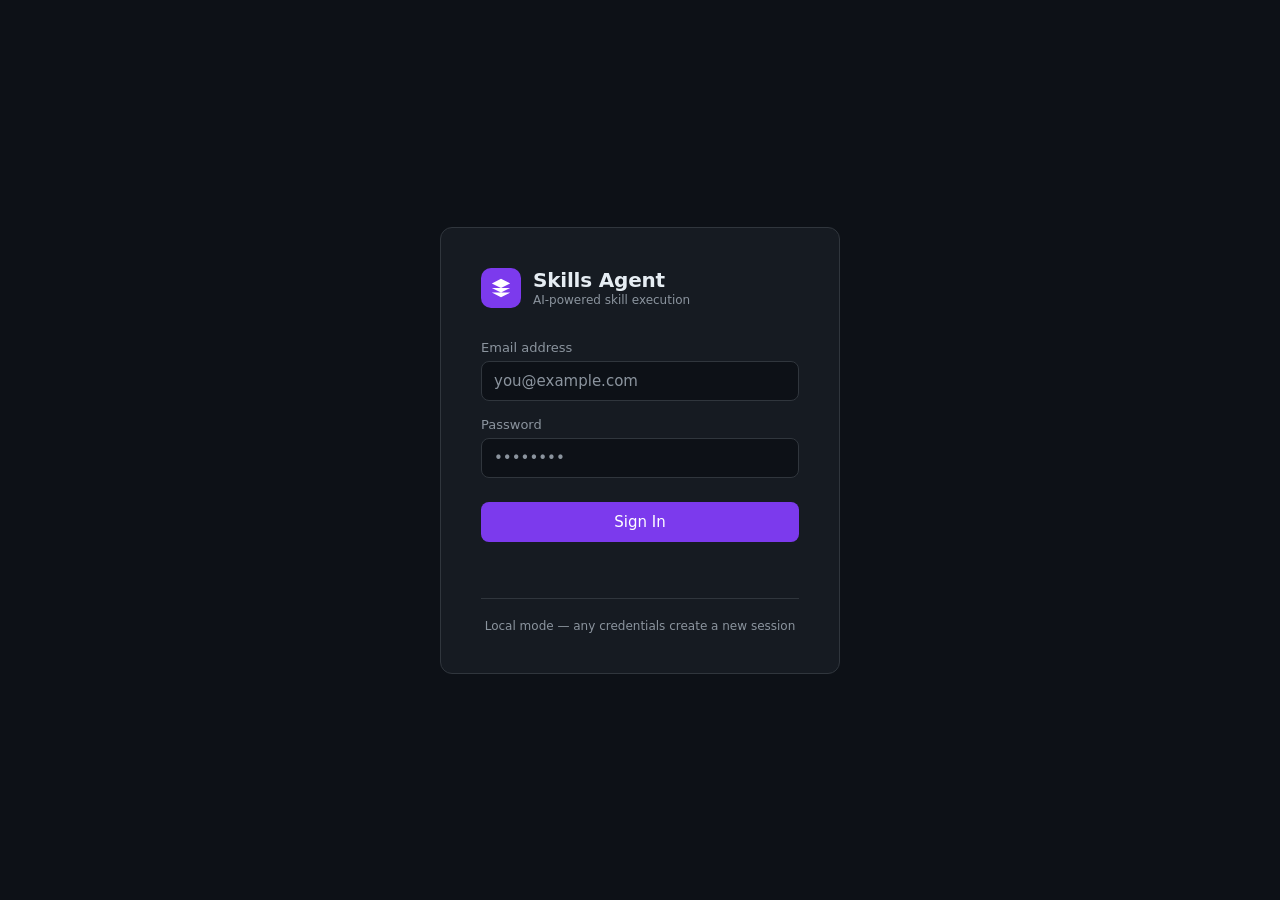
==== web/index.html @ eef41dbf "Ui integration" ====
<!DOCTYPE html>
<html lang="en">
<head>
  <meta charset="UTF-8" />
  <meta name="viewport" content="width=device-width, initial-scale=1.0" />
  <title>Skills Agent — Sign In</title>
  <style>
    *, *::before, *::after { box-sizing: border-box; margin: 0; padding: 0; }

    :root {
      --bg: #0d1117;
      --surface: #161b22;
      --border: #30363d;
      --text: #e6edf3;
      --muted: #8b949e;
      --accent: #7c3aed;
      --accent-h: #6d28d9;
      --red: #f85149;
      --radius: 8px;
      --font: -apple-system, BlinkMacSystemFont, "Segoe UI", system-ui, sans-serif;
    }

    body {
      font-family: var(--font);
      background: var(--bg);
      color: var(--text);
      min-height: 100vh;
      display: flex;
      align-items: center;
      justify-content: center;
    }

    .card {
      width: 100%;
      max-width: 400px;
      background: var(--surface);
      border: 1px solid var(--border);
      border-radius: 12px;
      padding: 40px;
    }

    .brand {
      display: flex;
      align-items: center;
      gap: 12px;
      margin-bottom: 32px;
    }

    .brand-icon {
      width: 40px;
      height: 40px;
      background: var(--accent);
      border-radius: 10px;
      display: flex;
      align-items: center;
      justify-content: center;
    }

    .brand-icon svg { width: 22px; height: 22px; fill: #fff; }

    .brand h1 {
      font-size: 1.25rem;
      font-weight: 600;
      letter-spacing: -0.01em;
    }

    .brand p {
      font-size: 0.75rem;
      color: var(--muted);
      margin-top: 1px;
    }

    .field { margin-bottom: 16px; }

    .field label {
      display: block;
      font-size: 0.8125rem;
      font-weight: 500;
      color: var(--muted);
      margin-bottom: 6px;
    }

    .field input {
      width: 100%;
      padding: 10px 12px;
      background: var(--bg);
      border: 1px solid var(--border);
      border-radius: var(--radius);
      color: var(--text);
      font-size: 0.9375rem;
      font-family: var(--font);
      outline: none;
      transition: border-color 0.15s;
    }

    .field input:focus { border-color: var(--accent); }

    .field input::placeholder { color: var(--muted); }

    .btn-primary {
      width: 100%;
      padding: 11px;
      background: var(--accent);
      color: #fff;
      border: none;
      border-radius: var(--radius);
      font-size: 0.9375rem;
      font-weight: 500;
      font-family: var(--font);
      cursor: pointer;
      transition: background 0.15s, opacity 0.15s;
      margin-top: 8px;
    }

    .btn-primary:hover:not(:disabled) { background: var(--accent-h); }
    .btn-primary:disabled { opacity: 0.6; cursor: not-allowed; }

    .error {
      color: var(--red);
      font-size: 0.8125rem;
      margin-top: 12px;
      min-height: 20px;
    }

    .demo-note {
      margin-top: 24px;
      padding-top: 20px;
      border-top: 1px solid var(--border);
      font-size: 0.75rem;
      color: var(--muted);
      text-align: center;
    }

    .spinner {
      display: inline-block;
      width: 14px;
      height: 14px;
      border: 2px solid rgba(255,255,255,0.3);
      border-top-color: #fff;
      border-radius: 50%;
      animation: spin 0.6s linear infinite;
      margin-right: 6px;
      vertical-align: middle;
    }

    @keyframes spin { to { transform: rotate(360deg); } }
  </style>
</head>
<body>
  <div class="card">
    <div class="brand">
      <div class="brand-icon">
        <svg viewBox="0 0 24 24" xmlns="http://www.w3.org/2000/svg">
          <path d="M12 2L2 7l10 5 10-5-10-5zM2 17l10 5 10-5M2 12l10 5 10-5"/>
        </svg>
      </div>
      <div>
        <h1>Skills Agent</h1>
        <p>AI-powered skill execution</p>
      </div>
    </div>

    <form id="login-form" novalidate>
      <div class="field">
        <label for="email">Email address</label>
        <input type="email" id="email" placeholder="you@example.com" autocomplete="email" required />
      </div>
      <div class="field">
        <label for="password">Password</label>
        <input type="password" id="password" placeholder="••••••••" autocomplete="current-password" required />
      </div>
      <button type="submit" class="btn-primary" id="signin-btn">Sign In</button>
      <p class="error" id="error-msg"></p>
    </form>

    <p class="demo-note">Local mode — any credentials create a new session</p>
  </div>

  <script>
    if (localStorage.getItem('sa_token')) {
      window.location.href = '/app';
    }

    const form = document.getElementById('login-form');
    const btn  = document.getElementById('signin-btn');
    const err  = document.getElementById('error-msg');

    form.addEventListener('submit', async (e) => {
      e.preventDefault();
      const email    = document.getElementById('email').value.trim();
      const password = document.getElementById('password').value;
      if (!email) { err.textContent = 'Please enter your email.'; return; }

      btn.disabled = true;
      btn.innerHTML = '<span class="spinner"></span>Signing in…';
      err.textContent = '';

      try {
        const res = await fetch('/auth/login', {
          method: 'POST',
          headers: { 'Content-Type': 'application/json' },
          body: JSON.stringify({ email, password }),
        });
        if (!res.ok) {
          const d = await res.json().catch(() => ({}));
          throw new Error(d.detail || 'Login failed');
        }
        const data = await res.json();
        localStorage.setItem('sa_token', data.token);
        localStorage.setItem('sa_email', data.email);
        window.location.href = '/app';
      } catch (ex) {
        err.textContent = ex.message;
        btn.disabled = false;
        btn.textContent = 'Sign In';
      }
    });
  </script>
</body>
</html>
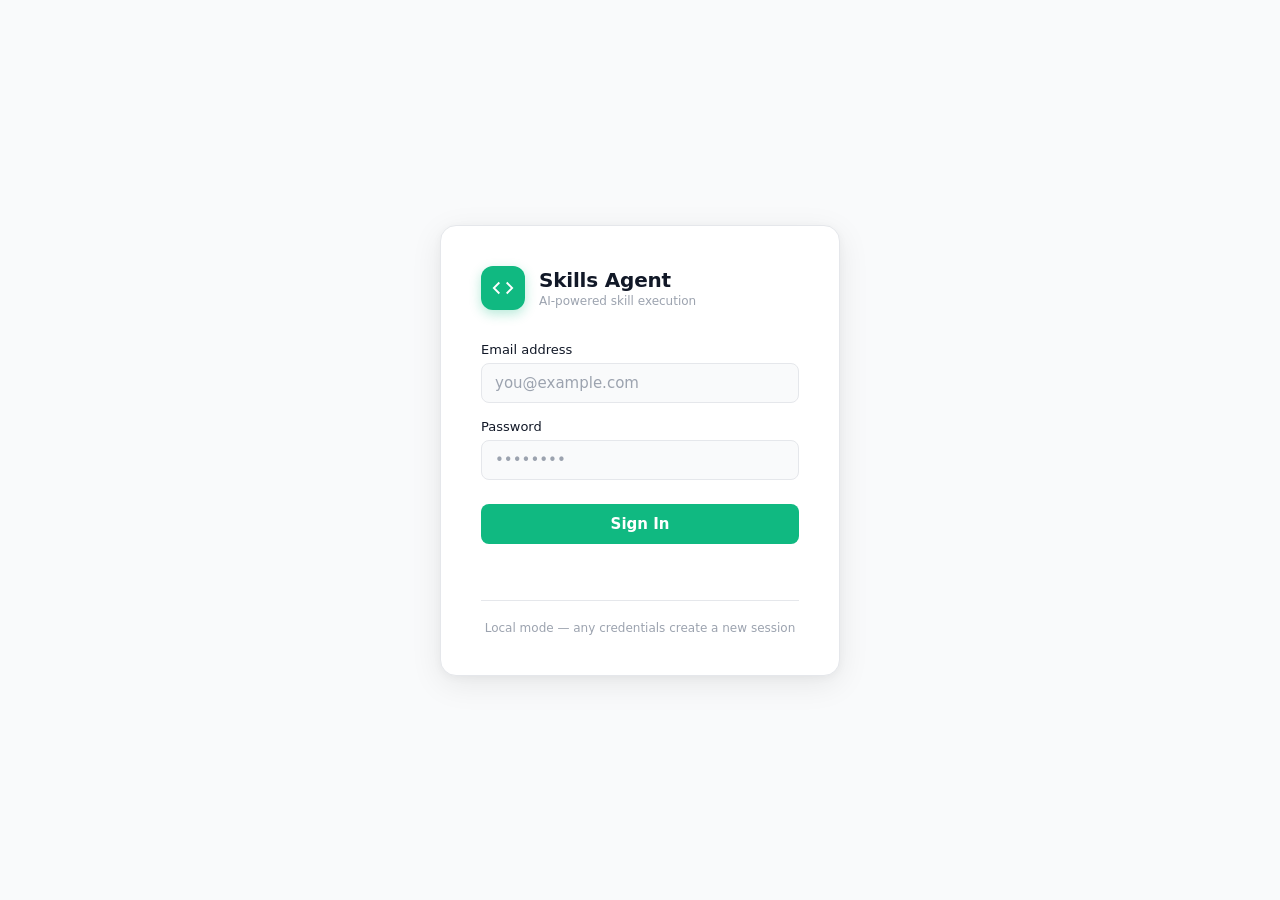
==== commit d42bcc9f: "UI enhancement" ====
--- a/web/index.html
+++ b/web/index.html
@@ -8,16 +8,16 @@
     *, *::before, *::after { box-sizing: border-box; margin: 0; padding: 0; }
 
     :root {
-      --bg: #0d1117;
-      --surface: #161b22;
-      --border: #30363d;
-      --text: #e6edf3;
-      --muted: #8b949e;
-      --accent: #7c3aed;
-      --accent-h: #6d28d9;
-      --red: #f85149;
-      --radius: 8px;
-      --font: -apple-system, BlinkMacSystemFont, "Segoe UI", system-ui, sans-serif;
+      --bg:       #f9fafb;
+      --surface:  #ffffff;
+      --border:   #e5e7eb;
+      --text:     #111827;
+      --muted:    #9ca3af;
+      --accent:   #10b981;
+      --accent-h: #059669;
+      --red:      #dc2626;
+      --radius:   8px;
+      --font:     -apple-system, BlinkMacSystemFont, "Segoe UI", system-ui, sans-serif;
     }
 
     body {
@@ -35,39 +35,42 @@
       max-width: 400px;
       background: var(--surface);
       border: 1px solid var(--border);
-      border-radius: 12px;
+      border-radius: 16px;
       padding: 40px;
+      box-shadow: 0 8px 32px rgba(0,0,0,0.08), 0 2px 8px rgba(0,0,0,0.04);
     }
 
     .brand {
       display: flex;
       align-items: center;
-      gap: 12px;
+      gap: 14px;
       margin-bottom: 32px;
     }
 
     .brand-icon {
-      width: 40px;
-      height: 40px;
+      width: 44px;
+      height: 44px;
       background: var(--accent);
-      border-radius: 10px;
+      border-radius: 12px;
       display: flex;
       align-items: center;
       justify-content: center;
-    }
-
-    .brand-icon svg { width: 22px; height: 22px; fill: #fff; }
+      box-shadow: 0 4px 12px rgba(16,185,129,0.3);
+    }
+
+    .brand-icon svg { width: 22px; height: 22px; fill: none; stroke: #fff; stroke-width: 2; }
 
     .brand h1 {
       font-size: 1.25rem;
-      font-weight: 600;
+      font-weight: 700;
       letter-spacing: -0.01em;
+      color: var(--text);
     }
 
     .brand p {
       font-size: 0.75rem;
       color: var(--muted);
-      margin-top: 1px;
+      margin-top: 2px;
     }
 
     .field { margin-bottom: 16px; }
@@ -76,13 +79,13 @@
       display: block;
       font-size: 0.8125rem;
       font-weight: 500;
-      color: var(--muted);
+      color: var(--text);
       margin-bottom: 6px;
     }
 
     .field input {
       width: 100%;
-      padding: 10px 12px;
+      padding: 10px 13px;
       background: var(--bg);
       border: 1px solid var(--border);
       border-radius: var(--radius);
@@ -90,10 +93,13 @@
       font-size: 0.9375rem;
       font-family: var(--font);
       outline: none;
-      transition: border-color 0.15s;
-    }
-
-    .field input:focus { border-color: var(--accent); }
+      transition: border-color 0.15s, box-shadow 0.15s;
+    }
+
+    .field input:focus {
+      border-color: var(--accent);
+      box-shadow: 0 0 0 3px rgba(16,185,129,0.12);
+    }
 
     .field input::placeholder { color: var(--muted); }
 
@@ -105,14 +111,17 @@
       border: none;
       border-radius: var(--radius);
       font-size: 0.9375rem;
-      font-weight: 500;
+      font-weight: 600;
       font-family: var(--font);
       cursor: pointer;
-      transition: background 0.15s, opacity 0.15s;
+      transition: background 0.15s, box-shadow 0.15s;
       margin-top: 8px;
     }
 
-    .btn-primary:hover:not(:disabled) { background: var(--accent-h); }
+    .btn-primary:hover:not(:disabled) {
+      background: var(--accent-h);
+      box-shadow: 0 4px 12px rgba(16,185,129,0.3);
+    }
     .btn-primary:disabled { opacity: 0.6; cursor: not-allowed; }
 
     .error {
@@ -135,7 +144,7 @@
       display: inline-block;
       width: 14px;
       height: 14px;
-      border: 2px solid rgba(255,255,255,0.3);
+      border: 2px solid rgba(255,255,255,0.35);
       border-top-color: #fff;
       border-radius: 50%;
       animation: spin 0.6s linear infinite;
@@ -151,7 +160,8 @@
     <div class="brand">
       <div class="brand-icon">
         <svg viewBox="0 0 24 24" xmlns="http://www.w3.org/2000/svg">
-          <path d="M12 2L2 7l10 5 10-5-10-5zM2 17l10 5 10-5M2 12l10 5 10-5"/>
+          <polyline points="16 18 22 12 16 6"/>
+          <polyline points="8 6 2 12 8 18"/>
         </svg>
       </div>
       <div>
